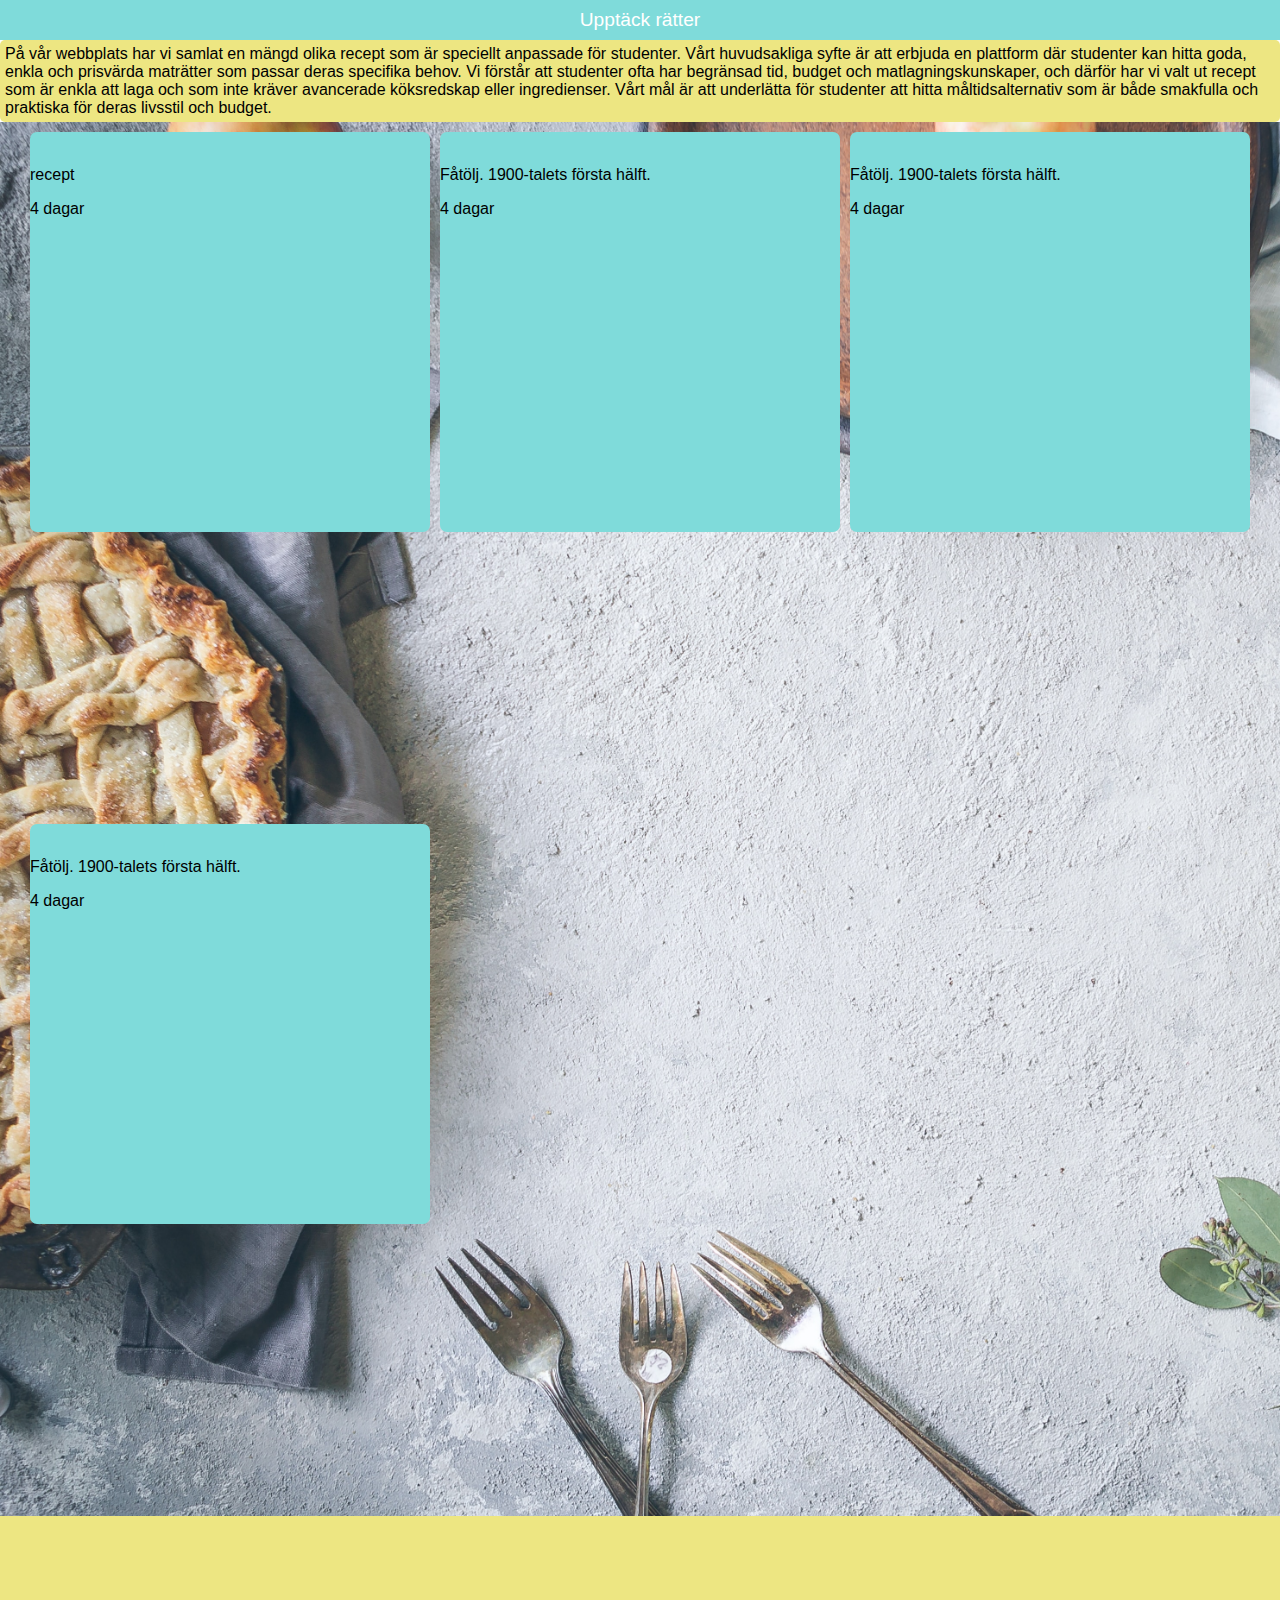
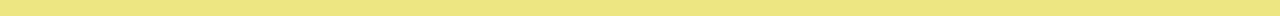
==== index.html @ 4a4594b5 "ny bild och layout" ====
<!DOCTYPE html>
<html lang="en">

<head>
    <meta charset="UTF-8">
    <meta http-equiv="X-UA-Compatible" content="IE=edge">
    <meta name="viewport" content="width=device-width, initial-scale=1.0">
    <title>kokbok för studenter</title>
    <link rel="stylesheet" href="style.css">
</head>

<body>

    <nav class="nav">
        <a href="index.html" class="nav__upptäck">Upptäck rätter</a>
    </nav>


    <div class="omsidan">På vår webbplats har vi samlat en mängd olika recept som är speciellt anpassade för studenter. Vårt huvudsakliga syfte är att erbjuda en plattform där studenter kan hitta goda, enkla och prisvärda maträtter som passar deras specifika behov. Vi förstår att studenter ofta har begränsad tid, budget och matlagningskunskaper, och därför har vi valt ut recept som är enkla att laga och som inte kräver avancerade köksredskap eller ingredienser. Vårt mål är att underlätta för studenter att hitta måltidsalternativ som är både smakfulla och praktiska för deras livsstil och budget.</div>
    <div class="wrapper">

        <a class="wrapper__card">
            <img src="" alt="" class="wrapper__card__img " />
            <p class="wrapper__card__text">recept</p>
            <p class="wrapper__card__tid">4 dagar</p>
        </a>


        <a class="wrapper__card">
            <img src="" alt="" class="wrapper__card__img " />
            <p class="wrapper__card__text">Fåtölj. 1900-talets första hälft.</p>
            <p class="wrapper__card__tid">4 dagar</p>
        </a>


        <a class="wrapper__card">
            <img src="" alt="" class="wrapper__card__img " />
            <p class="wrapper__card__text">Fåtölj. 1900-talets första hälft.</p>
            <p class="wrapper__card__tid">4 dagar</p>
        </a>


        <a class="wrapper__card">
            <img src="" alt="" class="wrapper__card__img " />
            <p class="wrapper__card__text">Fåtölj. 1900-talets första hälft.</p>
            <p class="wrapper__card__tid">4 dagar</p>
        </a>

    </div>


    <footer class="footer">
        <a href="kontakta oss"></a>
    </footer>

</body>

</html>
---- style.css ----
*,
*::before,
*::after {
    box-sizing: border-box;
}


body {
    margin: 0;
    padding: 0;
    display: grid;
    grid-template-columns: 1fr;
    grid-template-rows: 40px repeat(18, 1fr) 100px;
    min-height: 100vh;
    font-family: Arial, Helvetica, sans-serif;
}

.nav {
    top: 0;
    grid-row: 1 / 1;
    background-color: #7FDBDA;
    display: flex;
    align-items: center;
    justify-content: center;
}

.nav__upptäck {
    color: white;
    text-decoration: none;
    font-size: larger;

}
.omsidan {
    border-radius: 5px;
    background-color: #EDE682;
    grid-row: 2 / 3;
    padding: 5px;
}

.wrapper {
    
    background-image: url(./bilder/brooke-lark-wMzx2nBdeng-unsplash.jpg);
    background-repeat: no-repeat;
    background-size: cover;
    grid-row: 3 / 20;
    background-color: #7FDBDA;
    display: grid;
    padding: 10px 30px;


    grid-template-columns: repeat(auto-fit, minmax(300px, 1fr));  
    gap: 10px;
}
.wrapper__card{
border-radius: 7px;
background-color: #7FDBDA;
height: 400px;
}
.wrapper__card__img{

}
.wrapper__card__tid{

}
.wrapper__card__text{

}



.footer {
    bottom: 0;
    grid-row: 20 / 21;
    background-color: #EDE682;
}
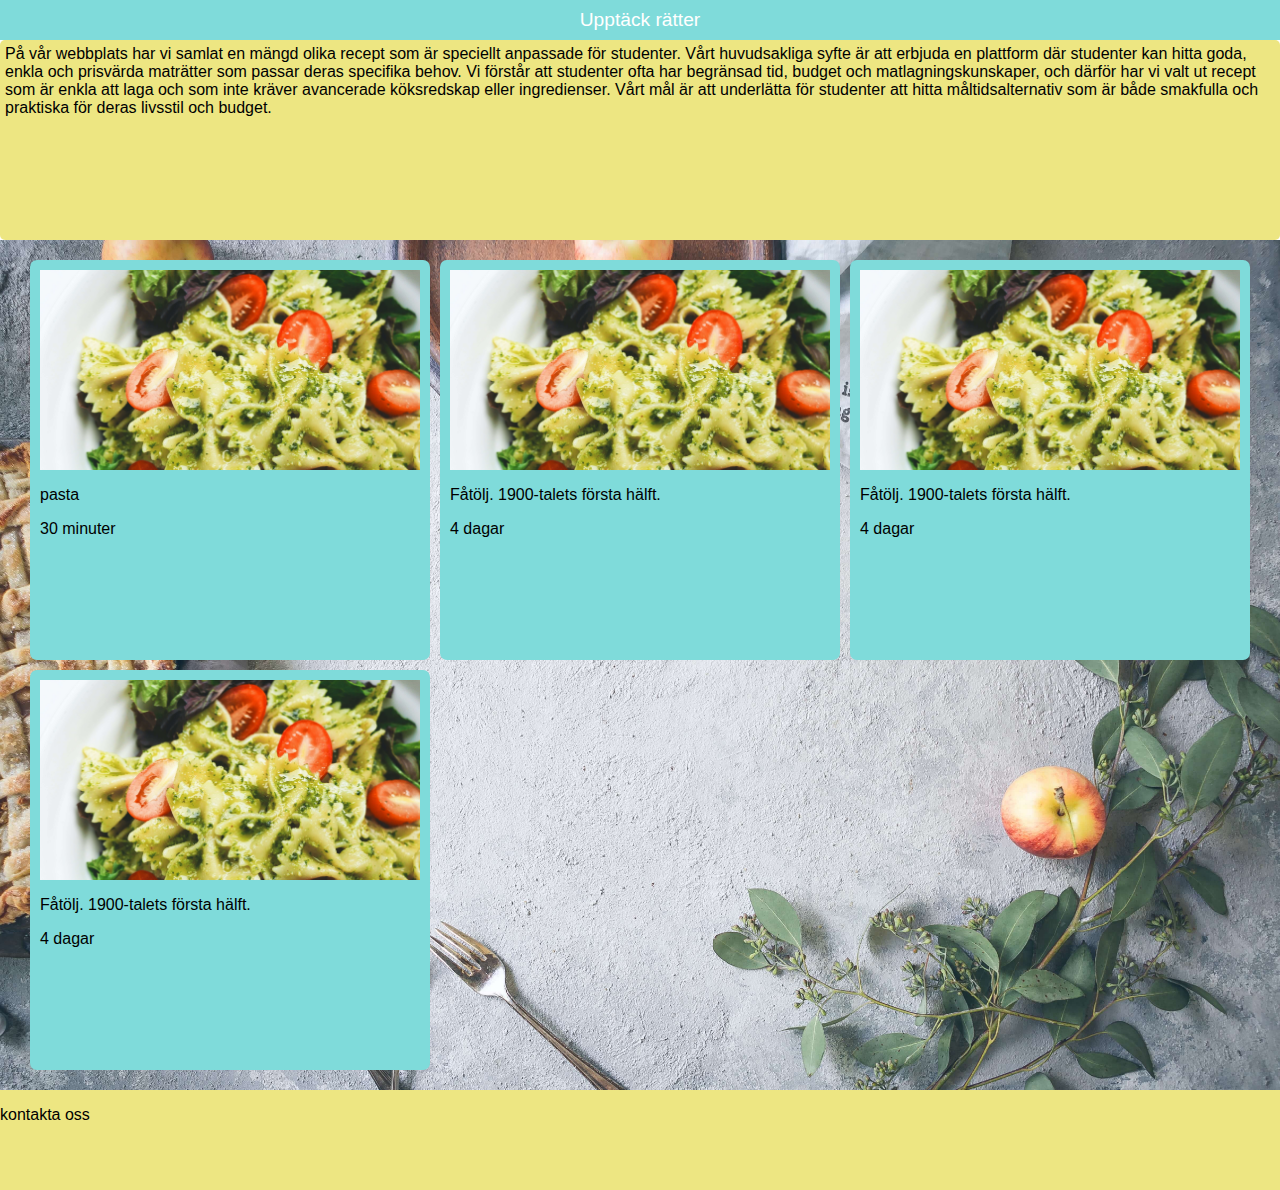
==== commit 31abedf6: "fixes and improvements" ====
--- a/index.html
+++ b/index.html
@@ -20,28 +20,28 @@
     <div class="wrapper">
 
         <a class="wrapper__card">
-            <img src="" alt="" class="wrapper__card__img " />
-            <p class="wrapper__card__text">recept</p>
-            <p class="wrapper__card__tid">4 dagar</p>
+            <div class="recept1 wrapper__card__img "> </div>
+            <p class="wrapper__card__text">pasta</p>
+            <p class="wrapper__card__tid">30 minuter</p>
         </a>
 
 
         <a class="wrapper__card">
-            <img src="" alt="" class="wrapper__card__img " />
+            <div class="recept2 wrapper__card__img " > </div>
             <p class="wrapper__card__text">Fåtölj. 1900-talets första hälft.</p>
             <p class="wrapper__card__tid">4 dagar</p>
         </a>
 
 
         <a class="wrapper__card">
-            <img src="" alt="" class="wrapper__card__img " />
+            <div class=" recept3 wrapper__card__img " ></div>
             <p class="wrapper__card__text">Fåtölj. 1900-talets första hälft.</p>
             <p class="wrapper__card__tid">4 dagar</p>
         </a>
 
 
         <a class="wrapper__card">
-            <img src="" alt="" class="wrapper__card__img " />
+            <div class="recept4 wrapper__card__img "></div>
             <p class="wrapper__card__text">Fåtölj. 1900-talets första hälft.</p>
             <p class="wrapper__card__tid">4 dagar</p>
         </a>
@@ -50,9 +50,10 @@
 
 
     <footer class="footer">
-        <a href="kontakta oss"></a>
+        <p>kontakta oss</p>
     </footer>
 
+    <script src="skript.js"></script>
 </body>
 
 </html>--- a/style.css
+++ b/style.css
@@ -10,7 +10,7 @@
     padding: 0;
     display: grid;
     grid-template-columns: 1fr;
-    grid-template-rows: 40px repeat(18, 1fr) 100px;
+    grid-template-rows: 40px 200px repeat(17, 1fr) 100px;
     min-height: 100vh;
     font-family: Arial, Helvetica, sans-serif;
 }
@@ -35,29 +35,41 @@
     background-color: #EDE682;
     grid-row: 2 / 3;
     padding: 5px;
+
 }
 
 .wrapper {
     
-    background-image: url(./bilder/brooke-lark-wMzx2nBdeng-unsplash.jpg);
+    background-color: #8a8a8a;
+    background-image: url(./bilder/back_img.jpg);
     background-repeat: no-repeat;
     background-size: cover;
     grid-row: 3 / 20;
-    background-color: #7FDBDA;
     display: grid;
-    padding: 10px 30px;
-
-
+    padding: 20px 30px;
+    
+    
     grid-template-columns: repeat(auto-fit, minmax(300px, 1fr));  
     gap: 10px;
+    min-height: 600px;
 }
 .wrapper__card{
 border-radius: 7px;
 background-color: #7FDBDA;
 height: 400px;
+padding: 10px;
 }
+.recept1{
+    background-image: url(/bilder/recept1.jpg);
+}
+
 .wrapper__card__img{
-
+    background-image: url(/bilder/recept1.jpg);
+    background-repeat: no-repeat;
+    background-size: cover;
+    height: 200px;
+    width: 100%;
+    
 }
 .wrapper__card__tid{
 
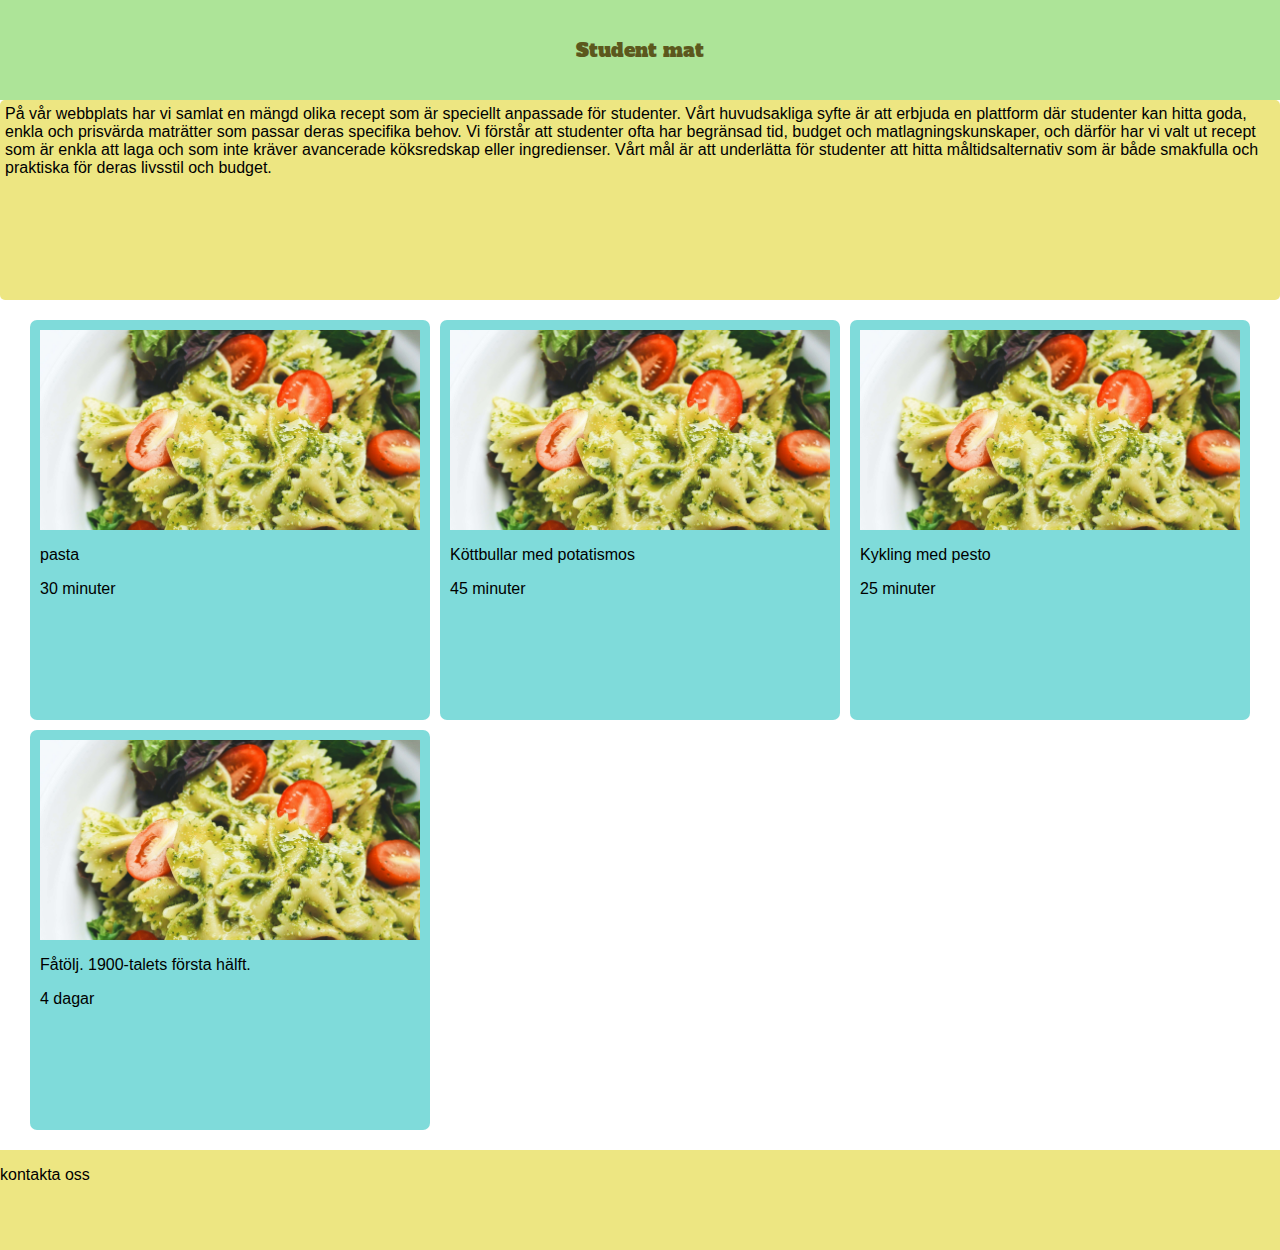
==== commit 55e4cc9b: "fix" ====
--- a/index.html
+++ b/index.html
@@ -12,7 +12,8 @@
 <body>
 
     <nav class="nav">
-        <a href="index.html" class="nav__upptäck">Upptäck rätter</a>
+        <a href="index.html" class="nav__namn">Student mat</a>
+        
     </nav>
 
 
@@ -28,15 +29,15 @@
 
         <a class="wrapper__card">
             <div class="recept2 wrapper__card__img " > </div>
-            <p class="wrapper__card__text">Fåtölj. 1900-talets första hälft.</p>
-            <p class="wrapper__card__tid">4 dagar</p>
+            <p class="wrapper__card__text">Köttbullar med potatismos</p>
+            <p class="wrapper__card__tid">45 minuter</p>
         </a>
 
 
         <a class="wrapper__card">
             <div class=" recept3 wrapper__card__img " ></div>
-            <p class="wrapper__card__text">Fåtölj. 1900-talets första hälft.</p>
-            <p class="wrapper__card__tid">4 dagar</p>
+            <p class="wrapper__card__text">Kykling med pesto</p>
+            <p class="wrapper__card__tid">25 minuter</p>
         </a>
 
 
--- a/style.css
+++ b/style.css
@@ -1,3 +1,7 @@
+@import url('https://fonts.googleapis.com/css2?family=Alfa+Slab+One&display=swap');
+
+
+
 *,
 *::before,
 *::after {
@@ -10,24 +14,35 @@
     padding: 0;
     display: grid;
     grid-template-columns: 1fr;
-    grid-template-rows: 40px 200px repeat(17, 1fr) 100px;
+    grid-template-rows: 100px 200px repeat(17, 1fr) 100px;
     min-height: 100vh;
     font-family: Arial, Helvetica, sans-serif;
+
 }
-
 .nav {
     top: 0;
     grid-row: 1 / 1;
-    background-color: #7FDBDA;
+    background-color: #ADE498;
     display: flex;
     align-items: center;
     justify-content: center;
+    gap: 50px;
+
+
 }
+.nav__namn{
+    font-family: 'Alfa Slab One', cursive;
+    font-size: larger; 
+    text-decoration: none;
+    justify-self: start;
+    color: rgb(92, 88, 29);
+}
+.nav__upptäck {
+    font-family: 'Alfa Slab One', cursive;
+    font-size: larger; 
+    text-decoration: none;
+    color: rgb(92, 88, 29);
 
-.nav__upptäck {
-    color: white;
-    text-decoration: none;
-    font-size: larger;
 
 }
 .omsidan {
@@ -40,8 +55,7 @@
 
 .wrapper {
     
-    background-color: #8a8a8a;
-    background-image: url(./bilder/back_img.jpg);
+    /* background-image: url(./bilder/back_img.jpg); */
     background-repeat: no-repeat;
     background-size: cover;
     grid-row: 3 / 20;
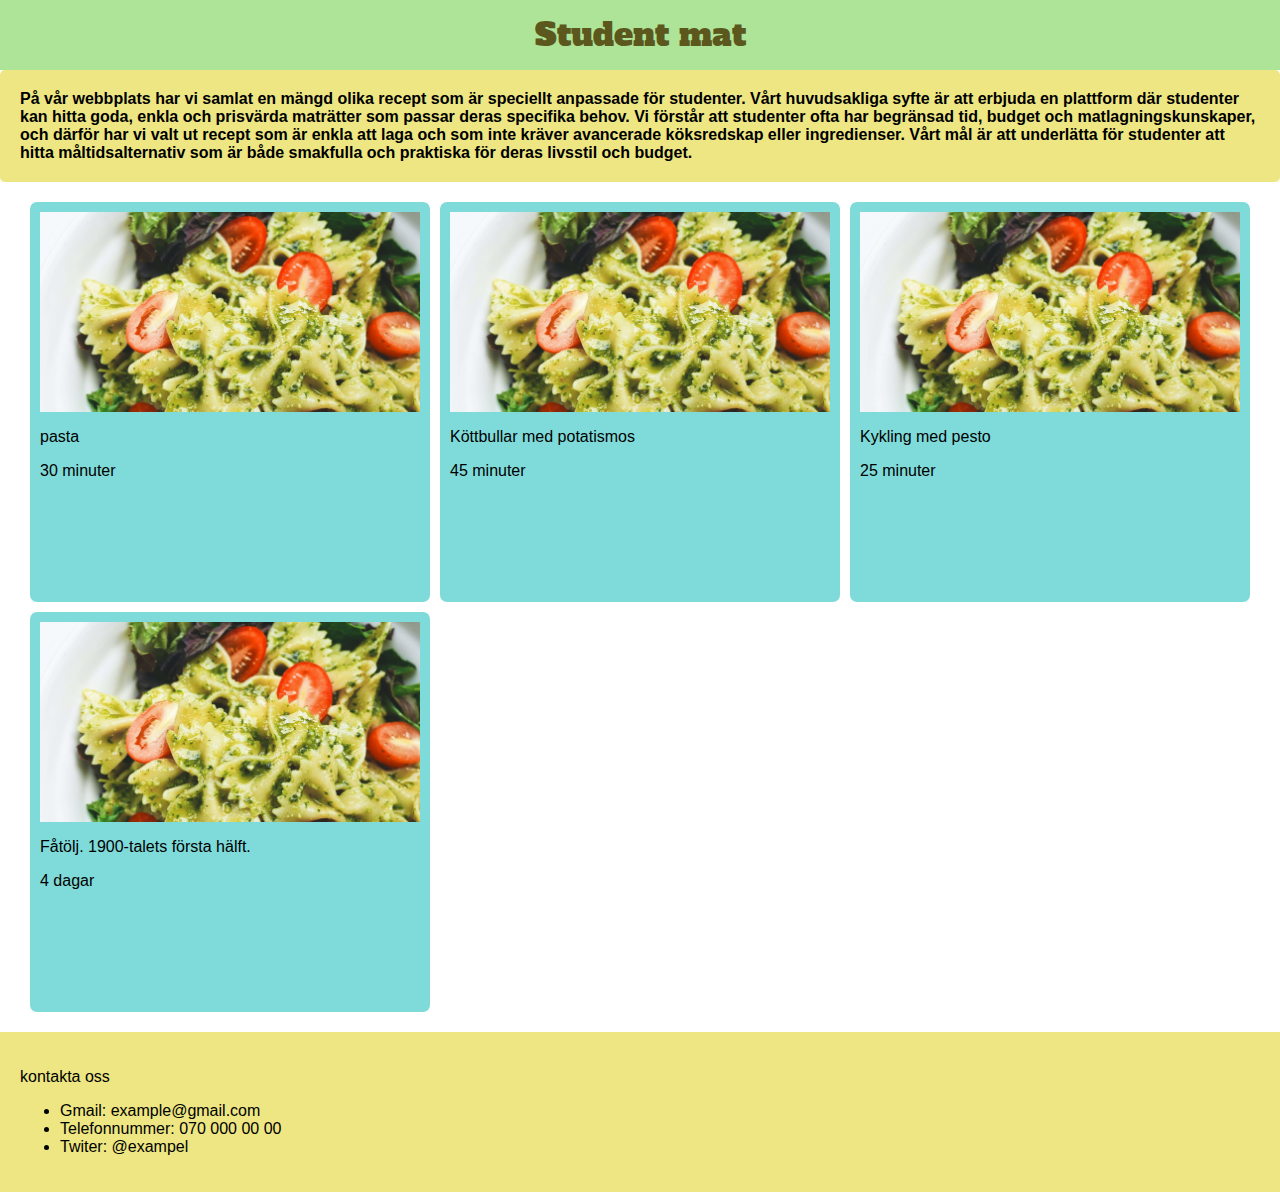
==== commit e29f99a1: "recept sidor" ====
--- a/index.html
+++ b/index.html
@@ -20,28 +20,28 @@
     <div class="omsidan">På vår webbplats har vi samlat en mängd olika recept som är speciellt anpassade för studenter. Vårt huvudsakliga syfte är att erbjuda en plattform där studenter kan hitta goda, enkla och prisvärda maträtter som passar deras specifika behov. Vi förstår att studenter ofta har begränsad tid, budget och matlagningskunskaper, och därför har vi valt ut recept som är enkla att laga och som inte kräver avancerade köksredskap eller ingredienser. Vårt mål är att underlätta för studenter att hitta måltidsalternativ som är både smakfulla och praktiska för deras livsstil och budget.</div>
     <div class="wrapper">
 
-        <a class="wrapper__card">
+        <a href="recept1.html" class="wrapper__card">
             <div class="recept1 wrapper__card__img "> </div>
             <p class="wrapper__card__text">pasta</p>
             <p class="wrapper__card__tid">30 minuter</p>
         </a>
 
 
-        <a class="wrapper__card">
+        <a href="recept2.html" class="wrapper__card">
             <div class="recept2 wrapper__card__img " > </div>
             <p class="wrapper__card__text">Köttbullar med potatismos</p>
             <p class="wrapper__card__tid">45 minuter</p>
         </a>
 
 
-        <a class="wrapper__card">
+        <a href="recept3.html" class="wrapper__card">
             <div class=" recept3 wrapper__card__img " ></div>
             <p class="wrapper__card__text">Kykling med pesto</p>
             <p class="wrapper__card__tid">25 minuter</p>
         </a>
 
 
-        <a class="wrapper__card">
+        <a href="recept4.html" class="wrapper__card">
             <div class="recept4 wrapper__card__img "></div>
             <p class="wrapper__card__text">Fåtölj. 1900-talets första hälft.</p>
             <p class="wrapper__card__tid">4 dagar</p>
@@ -52,6 +52,11 @@
 
     <footer class="footer">
         <p>kontakta oss</p>
+        <ul>
+            <li>Gmail: example@gmail.com</li>
+            <li>Telefonnummer: 070 000 00 00</li>
+            <li>Twiter: @exampel</li>
+        </ul>
     </footer>
 
     <script src="skript.js"></script>
--- a/style.css
+++ b/style.css
@@ -14,11 +14,12 @@
     padding: 0;
     display: grid;
     grid-template-columns: 1fr;
-    grid-template-rows: 100px 200px repeat(17, 1fr) 100px;
+    grid-template-rows: 70px min-content repeat(17, 1fr) min-content;
     min-height: 100vh;
     font-family: Arial, Helvetica, sans-serif;
 
 }
+
 .nav {
     top: 0;
     grid-row: 1 / 1;
@@ -30,67 +31,116 @@
 
 
 }
-.nav__namn{
+
+.home {
+    background-image: url(/bilder/home.png);
+    background-repeat: no-repeat;
+    background-size: cover;
+    height: 40px;
+    width: 40px;
+}
+
+.nav__namn {
     font-family: 'Alfa Slab One', cursive;
-    font-size: larger; 
+    font-size: xx-large;
     text-decoration: none;
     justify-self: start;
     color: rgb(92, 88, 29);
 }
-.nav__upptäck {
-    font-family: 'Alfa Slab One', cursive;
-    font-size: larger; 
-    text-decoration: none;
-    color: rgb(92, 88, 29);
 
-
-}
 .omsidan {
     border-radius: 5px;
     background-color: #EDE682;
     grid-row: 2 / 3;
-    padding: 5px;
+    padding: 20px;
+    font-family: Arial, Helvetica, sans-serif;
+    font-weight: bold;
+}
+
+.recept__bild {
+    border-radius: 5px;
+    background-color: #EDE682;
+    padding: 20px;
+    background-repeat: no-repeat;
+    background-size: cover;
+    height: 400px;
+}
+
+.ingredienser {
+    height: 400px;
+    border-radius: 5px;
+    background-color: #7FDBDA;
+    padding: 20px;
+
+}
+
+.instruktioner {
+    height: 400px;
+    border-radius: 5px;
+    background-color: #7FDBDA;
+    padding: 20px;
 
 }
 
 .wrapper {
-    
-    /* background-image: url(./bilder/back_img.jpg); */
-    background-repeat: no-repeat;
-    background-size: cover;
     grid-row: 3 / 20;
     display: grid;
     padding: 20px 30px;
-    
-    
-    grid-template-columns: repeat(auto-fit, minmax(300px, 1fr));  
+
+
+    grid-template-columns: repeat(auto-fit, minmax(300px, 1fr));
     gap: 10px;
     min-height: 600px;
 }
-.wrapper__card{
-border-radius: 7px;
-background-color: #7FDBDA;
-height: 400px;
-padding: 10px;
+
+.wrapper__recept {
+    grid-template-columns: repeat(auto-fit, minmax(500px, 1fr));
+    padding: 50px 50px;
+    gap: 20px;
+
 }
-.recept1{
+
+.wrapper__card {
+    text-decoration: none;
+    color: black;
+    border-radius: 7px;
+    background-color: #7FDBDA;
+    height: 400px;
+    padding: 10px;
+}
+
+.recept1,
+.recept1__bild {
     background-image: url(/bilder/recept1.jpg);
 }
 
-.wrapper__card__img{
+.recept2,
+.recept2__bild {
+    background-image: url(/bilder/recept2.jpg);
+}
+
+.recept3,
+.recept3__bild {
+    background-image: url(/bilder/recept3.jpg);
+}
+
+.recept4,
+.recept4__bild {
+    background-image: url(/bilder/recept4.jpg);
+}
+
+.wrapper__card__img {
     background-image: url(/bilder/recept1.jpg);
     background-repeat: no-repeat;
     background-size: cover;
     height: 200px;
     width: 100%;
-    
-}
-.wrapper__card__tid{
 
 }
-.wrapper__card__text{
 
-}
+.wrapper__card__tid {}
+
+.wrapper__card__text {}
 
 
 
@@ -98,4 +148,6 @@
     bottom: 0;
     grid-row: 20 / 21;
     background-color: #EDE682;
+    padding: 20PX;
+
 }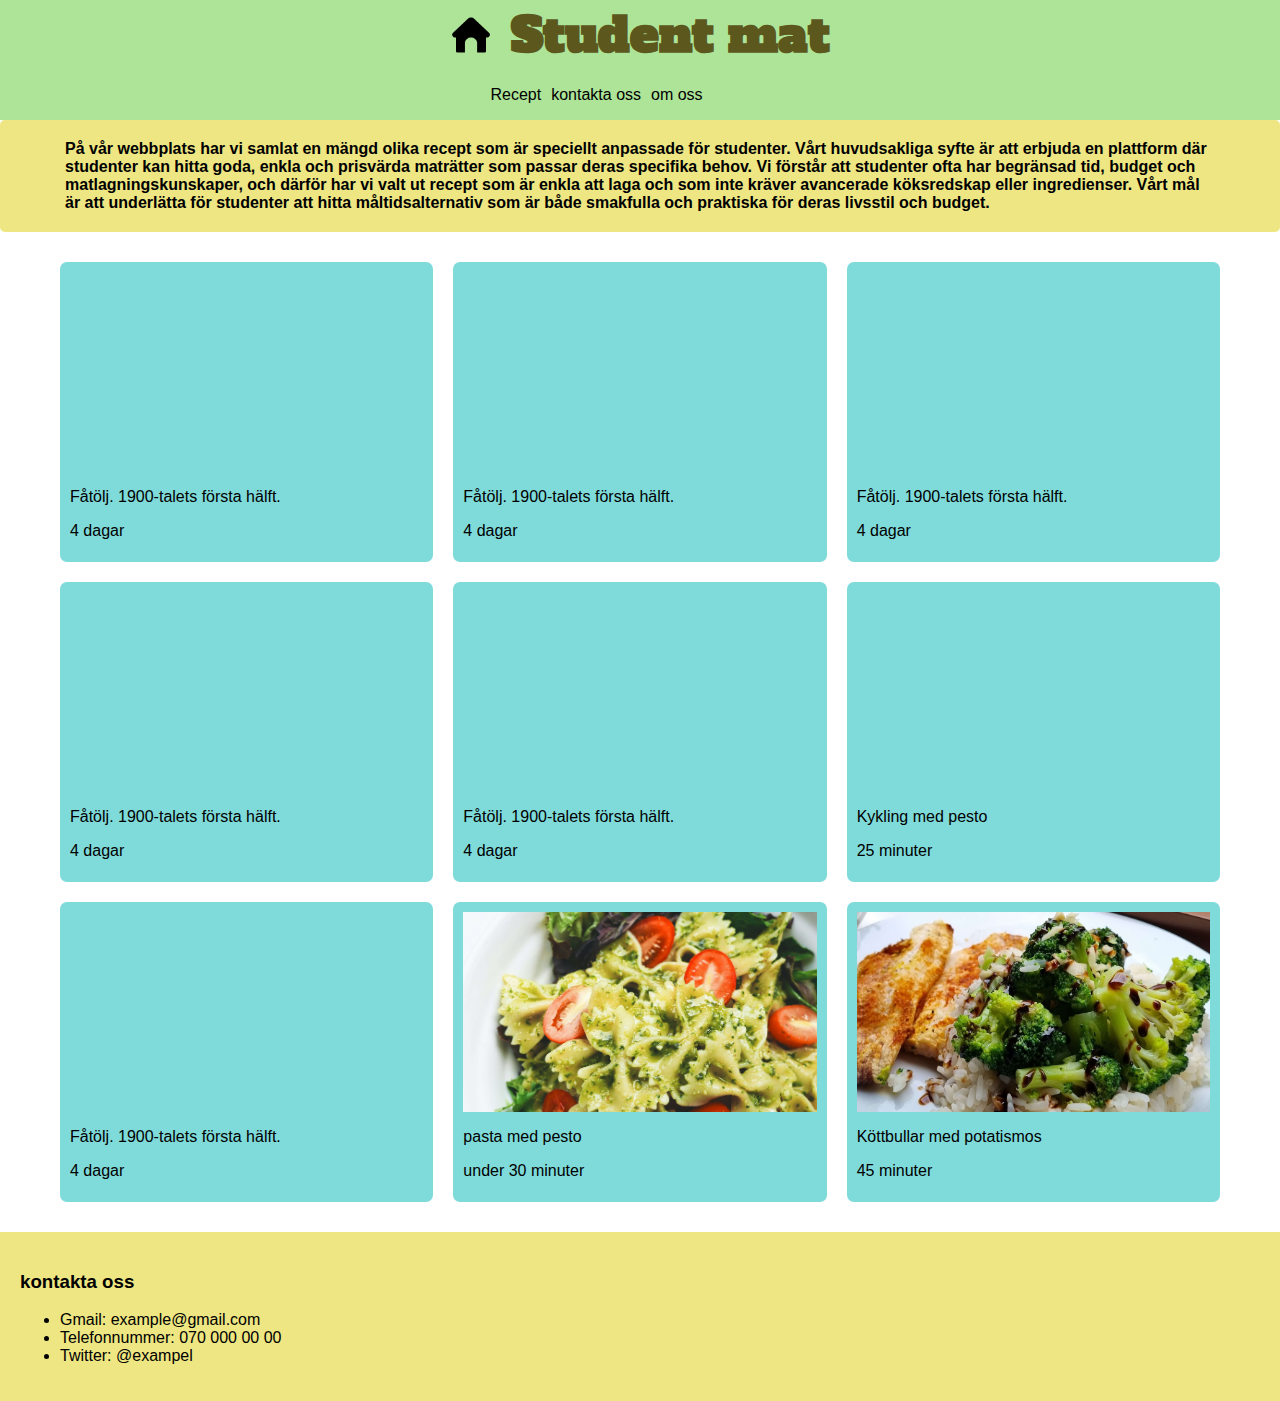
==== commit 27233188: "layout and 3 new java skript functions" ====
--- a/index.html
+++ b/index.html
@@ -12,52 +12,105 @@
 <body>
 
     <nav class="nav">
-        <a href="index.html" class="nav__namn">Student mat</a>
-        
+        <div>
+            <a href="index.html" class="home"></a>
+            <a href="index.html" class="nav__namn">
+                <h1>Student mat</h1>
+            </a>
+        </div>
+        <ul class="nav__list">
+            <li onclick="scrollToElement('recept')">Recept</li>
+            <li onclick="scrollToElement('kontakta')">kontakta oss</li>
+            <li onclick="scrollToElement('omoss')">om oss</li>
+        </ul>
     </nav>
 
+    <button id="TopButton" class="topbutton" onclick="scrollToTop()">^</button>
 
-    <div class="omsidan">På vår webbplats har vi samlat en mängd olika recept som är speciellt anpassade för studenter. Vårt huvudsakliga syfte är att erbjuda en plattform där studenter kan hitta goda, enkla och prisvärda maträtter som passar deras specifika behov. Vi förstår att studenter ofta har begränsad tid, budget och matlagningskunskaper, och därför har vi valt ut recept som är enkla att laga och som inte kräver avancerade köksredskap eller ingredienser. Vårt mål är att underlätta för studenter att hitta måltidsalternativ som är både smakfulla och praktiska för deras livsstil och budget.</div>
-    <div class="wrapper">
 
-        <a href="recept1.html" class="wrapper__card">
+    <div id="recept" class="wrapper">
+
+        <a href="recept1.html" class=" recept wrapper__card">
             <div class="recept1 wrapper__card__img "> </div>
-            <p class="wrapper__card__text">pasta</p>
-            <p class="wrapper__card__tid">30 minuter</p>
+            <p class="wrapper__card__text">pasta med pesto</p>
+            <p class="wrapper__card__tid">under 30 minuter</p>
         </a>
 
 
-        <a href="recept2.html" class="wrapper__card">
-            <div class="recept2 wrapper__card__img " > </div>
+        <a href="recept2.html" class=" recept wrapper__card">
+            <div class="recept2 wrapper__card__img "> </div>
             <p class="wrapper__card__text">Köttbullar med potatismos</p>
             <p class="wrapper__card__tid">45 minuter</p>
         </a>
 
 
-        <a href="recept3.html" class="wrapper__card">
-            <div class=" recept3 wrapper__card__img " ></div>
+        <a href="recept3.html" class="recept wrapper__card">
+            <div class=" recept3 wrapper__card__img "></div>
             <p class="wrapper__card__text">Kykling med pesto</p>
             <p class="wrapper__card__tid">25 minuter</p>
         </a>
 
 
-        <a href="recept4.html" class="wrapper__card">
+        <a href="recept4.html" class="recept wrapper__card">
             <div class="recept4 wrapper__card__img "></div>
             <p class="wrapper__card__text">Fåtölj. 1900-talets första hälft.</p>
             <p class="wrapper__card__tid">4 dagar</p>
         </a>
 
+
+
+        <a href="recept4.html" class="recept wrapper__card">
+            <div class="recept4 wrapper__card__img "></div>
+            <p class="wrapper__card__text">Fåtölj. 1900-talets första hälft.</p>
+            <p class="wrapper__card__tid">4 dagar</p>
+        </a>
+        <a href="recept4.html" class="recept wrapper__card">
+            <div class="recept4 wrapper__card__img "></div>
+            <p class="wrapper__card__text">Fåtölj. 1900-talets första hälft.</p>
+            <p class="wrapper__card__tid">4 dagar</p>
+        </a>
+        <a href="recept4.html" class="recept wrapper__card">
+            <div class="recept4 wrapper__card__img "></div>
+            <p class="wrapper__card__text">Fåtölj. 1900-talets första hälft.</p>
+            <p class="wrapper__card__tid">4 dagar</p>
+        </a>
+        <a href="recept4.html" class="recept wrapper__card">
+            <div class="recept4 wrapper__card__img "></div>
+            <p class="wrapper__card__text">Fåtölj. 1900-talets första hälft.</p>
+            <p class="wrapper__card__tid">4 dagar</p>
+        </a>
+        <a href="recept4.html" class="recept wrapper__card">
+            <div class="recept4 wrapper__card__img "></div>
+            <p class="wrapper__card__text">Fåtölj. 1900-talets första hälft.</p>
+            <p class="wrapper__card__tid">4 dagar</p>
+        </a>
     </div>
 
 
+
+
+
+
+
+
+
+
+    <div id="omoss" class="omsidan">På vår webbplats har vi samlat en mängd olika recept som är speciellt anpassade för
+        studenter. Vårt huvudsakliga syfte är att erbjuda en plattform där studenter kan hitta goda, enkla och prisvärda
+        maträtter som passar deras specifika behov. Vi förstår att studenter ofta har begränsad tid, budget och
+        matlagningskunskaper, och därför har vi valt ut recept som är enkla att laga och som inte kräver avancerade
+        köksredskap eller ingredienser. Vårt mål är att underlätta för studenter att hitta måltidsalternativ som är både
+        smakfulla och praktiska för deras livsstil och budget.</div>
+
     <footer class="footer">
-        <p>kontakta oss</p>
+        <h3 id="kontakta">kontakta oss</h3>
         <ul>
             <li>Gmail: example@gmail.com</li>
             <li>Telefonnummer: 070 000 00 00</li>
-            <li>Twiter: @exampel</li>
+            <li>Twitter: @exampel</li>
         </ul>
     </footer>
+
 
     <script src="skript.js"></script>
 </body>
--- a/style.css
+++ b/style.css
@@ -1,5 +1,4 @@
 @import url('https://fonts.googleapis.com/css2?family=Alfa+Slab+One&display=swap');
-
 
 
 *,
@@ -14,26 +13,41 @@
     padding: 0;
     display: grid;
     grid-template-columns: 1fr;
-    grid-template-rows: 70px min-content repeat(17, 1fr) min-content;
+    grid-template-rows: min-content min-content repeat(17, 1fr) min-content;
     min-height: 100vh;
     font-family: Arial, Helvetica, sans-serif;
 
+}
+
+.topbutton {
+    position: fixed;
+    bottom: 20px;
+    right: 20px;
+    display: none;
 }
 
 .nav {
     top: 0;
     grid-row: 1 / 1;
     background-color: #ADE498;
+    display: grid; 
+    justify-content: center;
+}
+.nav div{
     display: flex;
     align-items: center;
     justify-content: center;
-    gap: 50px;
-
-
+    gap: 20px;
+    height: 70px;
+}
+.nav__list {
+    list-style: none;
+    display: flex;
+    gap: 10px;
 }
 
 .home {
-    background-image: url(/bilder/home.png);
+    background-image: url(./bilder/home.png);
     background-repeat: no-repeat;
     background-size: cover;
     height: 40px;
@@ -42,17 +56,18 @@
 
 .nav__namn {
     font-family: 'Alfa Slab One', cursive;
-    font-size: xx-large;
     text-decoration: none;
     justify-self: start;
     color: rgb(92, 88, 29);
+    font-weight: normal;
+    font-size: x-large;
 }
 
 .omsidan {
     border-radius: 5px;
     background-color: #EDE682;
     grid-row: 2 / 3;
-    padding: 20px;
+    padding: 20px 65px;
     font-family: Arial, Helvetica, sans-serif;
     font-weight: bold;
 }
@@ -85,11 +100,11 @@
 .wrapper {
     grid-row: 3 / 20;
     display: grid;
-    padding: 20px 30px;
+    padding: 30px 60px;
 
 
-    grid-template-columns: repeat(auto-fit, minmax(300px, 1fr));
-    gap: 10px;
+    grid-template-columns: repeat(auto-fit, minmax(350px, 1fr));
+    gap: 20px;
     min-height: 600px;
 }
 
@@ -105,32 +120,31 @@
     color: black;
     border-radius: 7px;
     background-color: #7FDBDA;
-    height: 400px;
+    height: 300px;
     padding: 10px;
 }
 
 .recept1,
 .recept1__bild {
-    background-image: url(/bilder/recept1.jpg);
+    background-image: url(./bilder/recept1.jpg);
 }
 
 .recept2,
 .recept2__bild {
-    background-image: url(/bilder/recept2.jpg);
+    background-image: url(./bilder/recept2.jpg);
 }
 
 .recept3,
 .recept3__bild {
-    background-image: url(/bilder/recept3.jpg);
+    background-image: url(./bilder/recept3.jpg);
 }
 
 .recept4,
 .recept4__bild {
-    background-image: url(/bilder/recept4.jpg);
+    background-image: url(./bilder/recept4.jpg);
 }
 
 .wrapper__card__img {
-    background-image: url(/bilder/recept1.jpg);
     background-repeat: no-repeat;
     background-size: cover;
     height: 200px;
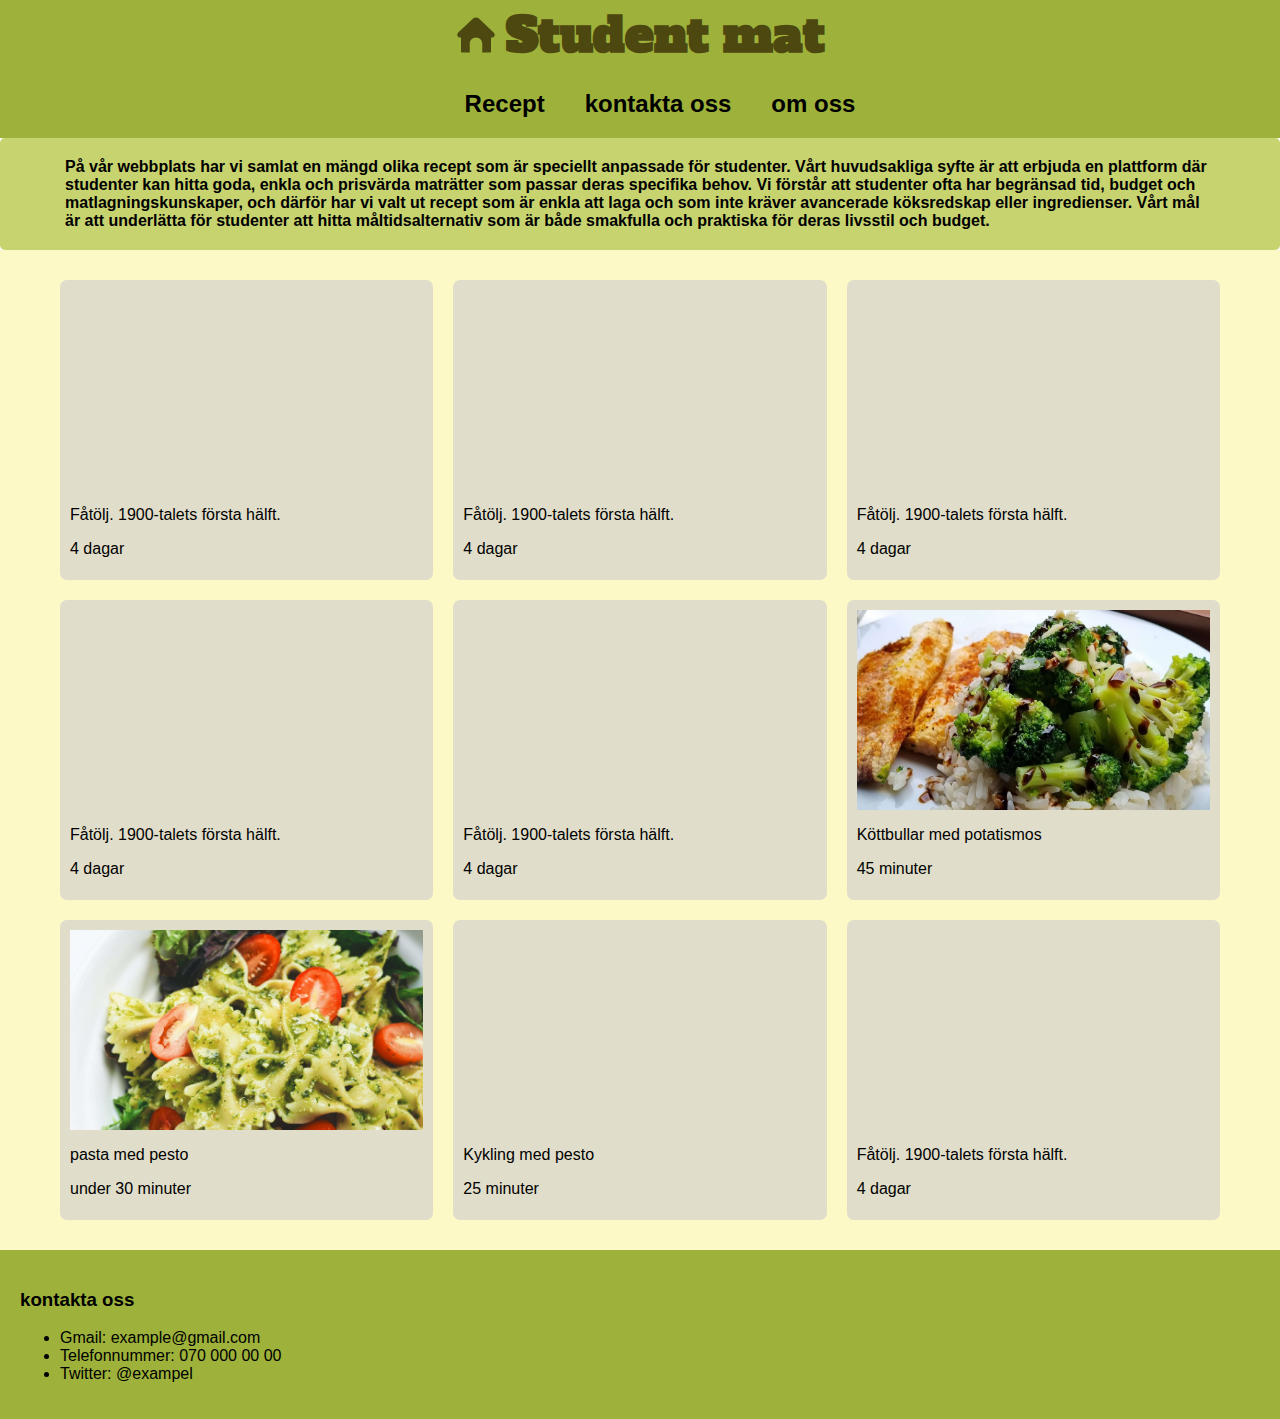
==== commit c3400b80: "huge improvements" ====
--- a/index.html
+++ b/index.html
@@ -1,5 +1,5 @@
 <!DOCTYPE html>
-<html lang="en">
+<html lang="sv">
 
 <head>
     <meta charset="UTF-8">
@@ -19,9 +19,9 @@
             </a>
         </div>
         <ul class="nav__list">
-            <li onclick="scrollToElement('recept')">Recept</li>
-            <li onclick="scrollToElement('kontakta')">kontakta oss</li>
-            <li onclick="scrollToElement('omoss')">om oss</li>
+            <li onclick="scrollToElement('recept')"><h2>Recept</h2></li>
+            <li onclick="scrollToElement('kontakta')"><h2>kontakta oss</h2></li>
+            <li onclick="scrollToElement('omoss')"><h2>om oss</h2></li>
         </ul>
     </nav>
 
--- a/style.css
+++ b/style.css
@@ -21,33 +21,44 @@
 
 .topbutton {
     position: fixed;
-    bottom: 20px;
+    bottom: 50px;
     right: 20px;
     display: none;
+    height: 40px;
+    width: 40px;
+    font-size: xxx-large;
+    margin: 0;
 }
 
 .nav {
     top: 0;
     grid-row: 1 / 1;
-    background-color: #ADE498;
-    display: grid; 
+    background-color: #9EB23B;
+    display: grid;
     justify-content: center;
 }
-.nav div{
+
+.nav div {
     display: flex;
     align-items: center;
     justify-content: center;
-    gap: 20px;
+    gap: 10px;
     height: 70px;
 }
+
 .nav__list {
     list-style: none;
     display: flex;
-    gap: 10px;
+    gap: 40px;
+    margin: 0;
+}
+.nav__list a{
+    text-decoration: none;
+    color: #000;
 }
 
 .home {
-    background-image: url(./bilder/home.png);
+    background-image: url(./bilder/home.svg);
     background-repeat: no-repeat;
     background-size: cover;
     height: 40px;
@@ -58,14 +69,17 @@
     font-family: 'Alfa Slab One', cursive;
     text-decoration: none;
     justify-self: start;
-    color: rgb(92, 88, 29);
+    color: rgb(77, 72, 16);
     font-weight: normal;
     font-size: x-large;
 }
+.nav__namn h1{
+    margin: 0;
+}
 
 .omsidan {
     border-radius: 5px;
-    background-color: #EDE682;
+    background-color: #C7D36F;
     grid-row: 2 / 3;
     padding: 20px 65px;
     font-family: Arial, Helvetica, sans-serif;
@@ -82,25 +96,55 @@
 }
 
 .ingredienser {
-    height: 400px;
-    border-radius: 5px;
-    background-color: #7FDBDA;
+    height: fit-content;
+    border-radius: 5px;
+    background-color: #9EB23B;
     padding: 20px;
-
+}
+
+.ingredienser h2 , .instruktioner h2{
+    margin: 0 0 10px 0;
+}
+
+
+.ingredienser ul li {
+    border: 2px solid #000;
+    margin: 5px;
+    padding: 5px;
+}
+.ingredienser ul {
+    margin: 0;
+    padding: 0;
+    list-style: none;
+}
+input:checked ~ span{
+text-decoration: line-through;
+}
+.instruktioner ol {
+    list-style: none;
+    margin: 0;
+    padding: 0;
 }
 
 .instruktioner {
-    height: 400px;
-    border-radius: 5px;
-    background-color: #7FDBDA;
+    height: fit-content;
+    border-radius: 5px;
+    background-color: #9EB23B;
     padding: 20px;
-
-}
+}
+
+.instruktioner ol li {
+    border: 2px solid #000;
+    margin: 5px;
+    padding: 5px;
+}
+
 
 .wrapper {
     grid-row: 3 / 20;
     display: grid;
     padding: 30px 60px;
+    background-color: #FCF9C6;
 
 
     grid-template-columns: repeat(auto-fit, minmax(350px, 1fr));
@@ -119,7 +163,7 @@
     text-decoration: none;
     color: black;
     border-radius: 7px;
-    background-color: #7FDBDA;
+    background-color: #E0DECA;
     height: 300px;
     padding: 10px;
 }
@@ -161,7 +205,29 @@
 .footer {
     bottom: 0;
     grid-row: 20 / 21;
-    background-color: #EDE682;
+    background-color: #9EB23B;
     padding: 20PX;
 
+}
+
+
+
+.home span {
+    position: absolute;
+    left: -99999px;
+    color: black;
+    font-weight: bold;
+    font-size: 40px;
+}
+
+@media screen and (max-width: 800px) {
+
+    .nav {
+        background-color: tomato;
+    }
+
+    .recept__bild {
+        order: -1;
+    }
+
 }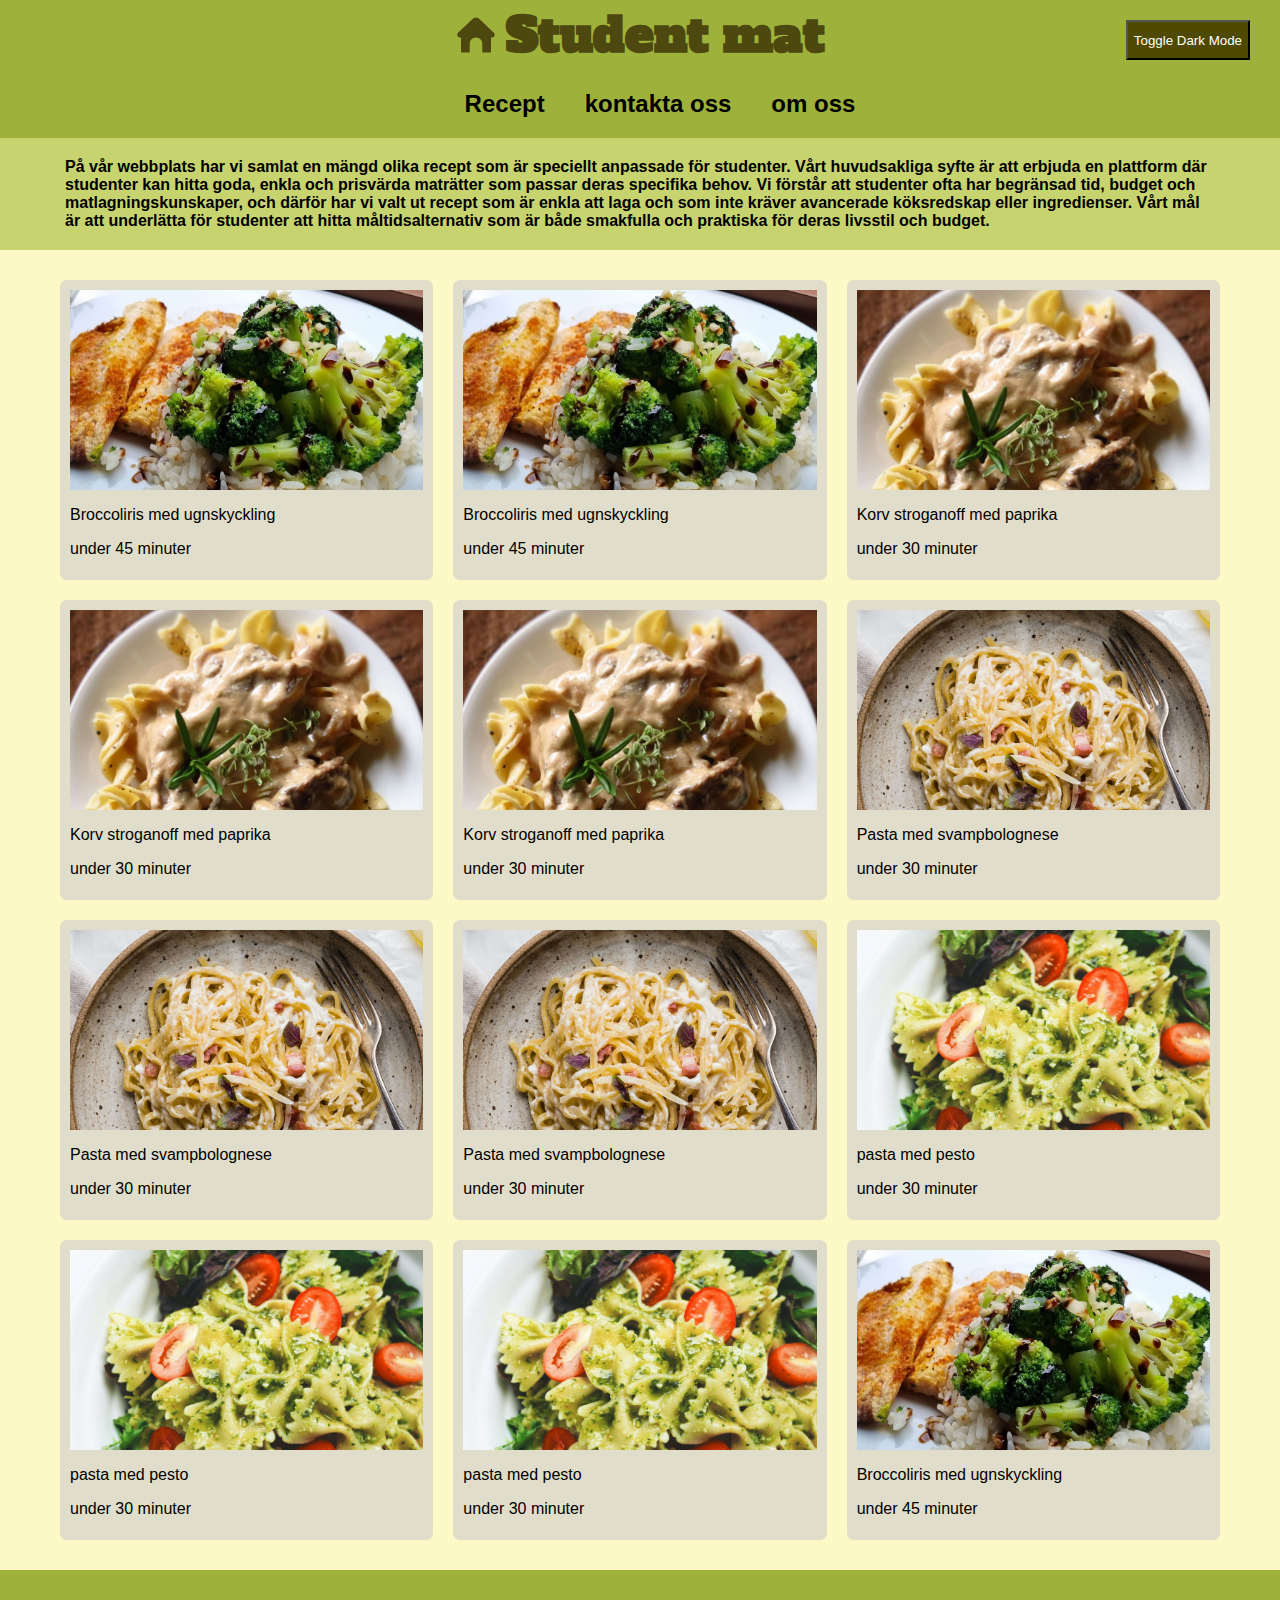
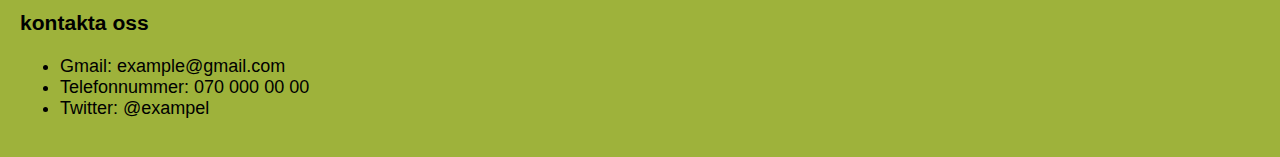
==== commit 5164b6ce: "darkmode fix" ====
--- a/index.html
+++ b/index.html
@@ -11,98 +11,128 @@
 
 <body>
 
-    <nav class="nav">
+    <nav class="DM nav">
         <div>
-            <a href="index.html" class="home"></a>
-            <a href="index.html" class="nav__namn">
+            <a href="index.html" class="DM home"></a>
+            <a href="index.html" class="DM nav__namn">
                 <h1>Student mat</h1>
             </a>
         </div>
+        <button id="dark-mode-toggle" class="DM darkmode">Toggle Dark Mode</button>
         <ul class="nav__list">
-            <li onclick="scrollToElement('recept')"><h2>Recept</h2></li>
-            <li onclick="scrollToElement('kontakta')"><h2>kontakta oss</h2></li>
-            <li onclick="scrollToElement('omoss')"><h2>om oss</h2></li>
+            <li onclick="scrollToElement('recept')">
+                <h2>Recept</h2>
+            </li>
+            <li onclick="scrollToElement('kontakta')">
+                <h2>kontakta oss</h2>
+            </li>
+            <li onclick="scrollToElement('omoss')">
+                <h2>om oss</h2>
+            </li>
         </ul>
     </nav>
 
-    <button id="TopButton" class="topbutton" onclick="scrollToTop()">^</button>
+    <button id="TopButton" class="DM topbutton" onclick="scrollToTop()">^</button>
 
 
-    <div id="recept" class="wrapper">
+    <div id="recept" class="DM wrapper">
 
-        <a href="recept1.html" class=" recept wrapper__card">
-            <div class="recept1 wrapper__card__img "> </div>
-            <p class="wrapper__card__text">pasta med pesto</p>
-            <p class="wrapper__card__tid">under 30 minuter</p>
+        <a href="recept1.html" class="DM recept wrapper__card">
+            <div class="DM recept1 wrapper__card__img "> </div>
+            <p class="DM wrapper__card__text">pasta med pesto</p>
+            <p class="DM wrapper__card__tid">under 30 minuter</p>
         </a>
 
-
-        <a href="recept2.html" class=" recept wrapper__card">
-            <div class="recept2 wrapper__card__img "> </div>
-            <p class="wrapper__card__text">Köttbullar med potatismos</p>
-            <p class="wrapper__card__tid">45 minuter</p>
+        <a href="recept1.html" class="DM recept wrapper__card">
+            <div class="DM recept1 wrapper__card__img "> </div>
+            <p class="DM wrapper__card__text">pasta med pesto</p>
+            <p class="DM wrapper__card__tid">under 30 minuter</p>
         </a>
 
-
-        <a href="recept3.html" class="recept wrapper__card">
-            <div class=" recept3 wrapper__card__img "></div>
-            <p class="wrapper__card__text">Kykling med pesto</p>
-            <p class="wrapper__card__tid">25 minuter</p>
-        </a>
-
-
-        <a href="recept4.html" class="recept wrapper__card">
-            <div class="recept4 wrapper__card__img "></div>
-            <p class="wrapper__card__text">Fåtölj. 1900-talets första hälft.</p>
-            <p class="wrapper__card__tid">4 dagar</p>
+        <a href="recept1.html" class="DM recept wrapper__card">
+            <div class="DM recept1 wrapper__card__img "> </div>
+            <p class="DM wrapper__card__text">pasta med pesto</p>
+            <p class="DM wrapper__card__tid">under 30 minuter</p>
         </a>
 
 
 
-        <a href="recept4.html" class="recept wrapper__card">
-            <div class="recept4 wrapper__card__img "></div>
-            <p class="wrapper__card__text">Fåtölj. 1900-talets första hälft.</p>
-            <p class="wrapper__card__tid">4 dagar</p>
+
+        <a href="recept2.html" class="DM recept wrapper__card">
+            <div class="DM recept2 wrapper__card__img "> </div>
+            <p class="DM wrapper__card__text">Broccoliris med ugnskyckling</p>
+            <p class="DM wrapper__card__tid">under 45 minuter</p>
         </a>
-        <a href="recept4.html" class="recept wrapper__card">
-            <div class="recept4 wrapper__card__img "></div>
-            <p class="wrapper__card__text">Fåtölj. 1900-talets första hälft.</p>
-            <p class="wrapper__card__tid">4 dagar</p>
+
+        <a href="recept2.html" class="DM recept wrapper__card">
+            <div class="DM recept2 wrapper__card__img "> </div>
+            <p class="DM wrapper__card__text">Broccoliris med ugnskyckling</p>
+            <p class="DM wrapper__card__tid">under 45 minuter</p>
         </a>
-        <a href="recept4.html" class="recept wrapper__card">
-            <div class="recept4 wrapper__card__img "></div>
-            <p class="wrapper__card__text">Fåtölj. 1900-talets första hälft.</p>
-            <p class="wrapper__card__tid">4 dagar</p>
+
+        <a href="recept2.html" class="DM recept wrapper__card">
+            <div class="DM recept2 wrapper__card__img "> </div>
+            <p class="DM wrapper__card__text">Broccoliris med ugnskyckling</p>
+            <p class="DM wrapper__card__tid">under 45 minuter</p>
         </a>
-        <a href="recept4.html" class="recept wrapper__card">
-            <div class="recept4 wrapper__card__img "></div>
-            <p class="wrapper__card__text">Fåtölj. 1900-talets första hälft.</p>
-            <p class="wrapper__card__tid">4 dagar</p>
-        </a>
-        <a href="recept4.html" class="recept wrapper__card">
-            <div class="recept4 wrapper__card__img "></div>
-            <p class="wrapper__card__text">Fåtölj. 1900-talets första hälft.</p>
-            <p class="wrapper__card__tid">4 dagar</p>
-        </a>
-    </div>
 
 
 
 
 
+        <a href="recept3.html" class="DM recept wrapper__card">
+            <div class="DM recept3 wrapper__card__img "></div>
+            <p class="DM wrapper__card__text">Korv stroganoff med paprika</p>
+            <p class="DM wrapper__card__tid">under 30 minuter</p>
+        </a>
+
+        <a href="recept3.html" class="DM recept wrapper__card">
+            <div class="DM recept3 wrapper__card__img "></div>
+            <p class="DM wrapper__card__text">Korv stroganoff med paprika</p>
+            <p class="DM wrapper__card__tid">under 30 minuter</p>
+        </a>
+
+        <a href="recept3.html" class="DM recept wrapper__card">
+            <div class="DM recept3 wrapper__card__img "></div>
+            <p class="DM wrapper__card__text">Korv stroganoff med paprika</p>
+            <p class="DM wrapper__card__tid">under 30 minuter</p>
+        </a>
 
 
 
 
 
-    <div id="omoss" class="omsidan">På vår webbplats har vi samlat en mängd olika recept som är speciellt anpassade för
+        <a href="recept4.html" class="DM recept wrapper__card">
+            <div class="DM recept4 wrapper__card__img "></div>
+            <p class="DM wrapper__card__text">Pasta med svampbolognese</p>
+            <p class="DM wrapper__card__tid">under 30 minuter</p>
+        </a>
+
+        <a href="recept4.html" class="DM recept wrapper__card">
+            <div class="DM recept4 wrapper__card__img "></div>
+            <p class="DM wrapper__card__text">Pasta med svampbolognese</p>
+            <p class="DM wrapper__card__tid">under 30 minuter</p>
+        </a>
+
+        <a href="recept4.html" class="DM recept wrapper__card">
+            <div class="DM recept4 wrapper__card__img "></div>
+            <p class="DM wrapper__card__text">Pasta med svampbolognese</p>
+            <p class="DM wrapper__card__tid">under 30 minuter</p>
+        </a>
+
+    </div>
+
+
+
+    <div id="omoss" class="DM omsidan">På vår webbplats har vi samlat en mängd olika recept som är speciellt anpassade
+        för
         studenter. Vårt huvudsakliga syfte är att erbjuda en plattform där studenter kan hitta goda, enkla och prisvärda
         maträtter som passar deras specifika behov. Vi förstår att studenter ofta har begränsad tid, budget och
         matlagningskunskaper, och därför har vi valt ut recept som är enkla att laga och som inte kräver avancerade
         köksredskap eller ingredienser. Vårt mål är att underlätta för studenter att hitta måltidsalternativ som är både
         smakfulla och praktiska för deras livsstil och budget.</div>
 
-    <footer class="footer">
+    <footer class="DM footer">
         <h3 id="kontakta">kontakta oss</h3>
         <ul>
             <li>Gmail: example@gmail.com</li>
--- a/style.css
+++ b/style.css
@@ -29,6 +29,9 @@
     font-size: xxx-large;
     margin: 0;
 }
+.topbutton:hover{
+    cursor: pointer;
+}
 
 .nav {
     top: 0;
@@ -37,6 +40,7 @@
     display: grid;
     justify-content: center;
 }
+
 
 .nav div {
     display: flex;
@@ -52,7 +56,11 @@
     gap: 40px;
     margin: 0;
 }
-.nav__list a{
+.nav__list li h2:hover{
+    cursor: pointer;
+}
+
+.nav__list a {
     text-decoration: none;
     color: #000;
 }
@@ -73,18 +81,19 @@
     font-weight: normal;
     font-size: x-large;
 }
-.nav__namn h1{
+
+.nav__namn h1 {
     margin: 0;
 }
 
 .omsidan {
-    border-radius: 5px;
     background-color: #C7D36F;
     grid-row: 2 / 3;
     padding: 20px 65px;
     font-family: Arial, Helvetica, sans-serif;
     font-weight: bold;
 }
+
 
 .recept__bild {
     border-radius: 5px;
@@ -102,24 +111,30 @@
     padding: 20px;
 }
 
-.ingredienser h2 , .instruktioner h2{
+
+.ingredienser h2,
+.instruktioner h2 {
     margin: 0 0 10px 0;
 }
 
 
-.ingredienser ul li {
+.ingredienser ul li,.instruktioner ol li {
     border: 2px solid #000;
     margin: 5px;
     padding: 5px;
-}
+    font-size: x-large;
+}
+
 .ingredienser ul {
     margin: 0;
     padding: 0;
     list-style: none;
 }
-input:checked ~ span{
-text-decoration: line-through;
-}
+
+input:checked~span {
+    text-decoration: line-through;
+}
+
 .instruktioner ol {
     list-style: none;
     margin: 0;
@@ -132,13 +147,9 @@
     background-color: #9EB23B;
     padding: 20px;
 }
-
-.instruktioner ol li {
-    border: 2px solid #000;
-    margin: 5px;
-    padding: 5px;
-}
-
+.instruktioner ol li label:hover{
+    cursor: pointer;
+}
 
 .wrapper {
     grid-row: 3 / 20;
@@ -153,10 +164,9 @@
 }
 
 .wrapper__recept {
-    grid-template-columns: repeat(auto-fit, minmax(500px, 1fr));
+    grid-template-columns: repeat(auto-fit, minmax(600px, 1fr));
     padding: 50px 50px;
     gap: 20px;
-
 }
 
 .wrapper__card {
@@ -193,24 +203,19 @@
     background-size: cover;
     height: 200px;
     width: 100%;
-
 }
 
 .wrapper__card__tid {}
 
 .wrapper__card__text {}
-
-
 
 .footer {
     bottom: 0;
     grid-row: 20 / 21;
     background-color: #9EB23B;
     padding: 20PX;
-
-}
-
-
+    font-size: large;
+}
 
 .home span {
     position: absolute;
@@ -220,14 +225,70 @@
     font-size: 40px;
 }
 
-@media screen and (max-width: 800px) {
-
-    .nav {
-        background-color: tomato;
-    }
+
+
+.darkmode {
+    position: absolute;
+    right: 30px;
+    top: 20px;
+    height: 40px;
+    width: fit-content;
+    margin: 0;
+    background-color: #4e4a04;
+    color: #fff;
+}
+.darkmode:hover{
+    cursor: pointer;
+}
+
+
+*.dark-mode {
+    color: #fff;
+}
+
+.omsidan.dark-mode {
+    background-color: #6e7624;
+}
+
+.wrapper.dark-mode {
+    background-color: #4e4a04;
+}
+
+.home.dark-mode {
+    background-image: url(./bilder/home\ copy.svg);
+}
+
+.recept.dark-mode {
+    background-color: #302e1c;
+}
+
+
+
+
+
+@media screen and (max-width: 1120px) {
 
     .recept__bild {
         order: -1;
     }
 
+}
+
+
+
+@keyframes slide-up {
+    0% {
+        transform: translateY(100%);
+        opacity: 0;
+    }
+
+    100% {
+        transform: translateY(0);
+        opacity: 1;
+    }
+}
+
+
+.wrapper * {
+    animation: slide-up 0.5s ease-out;
 }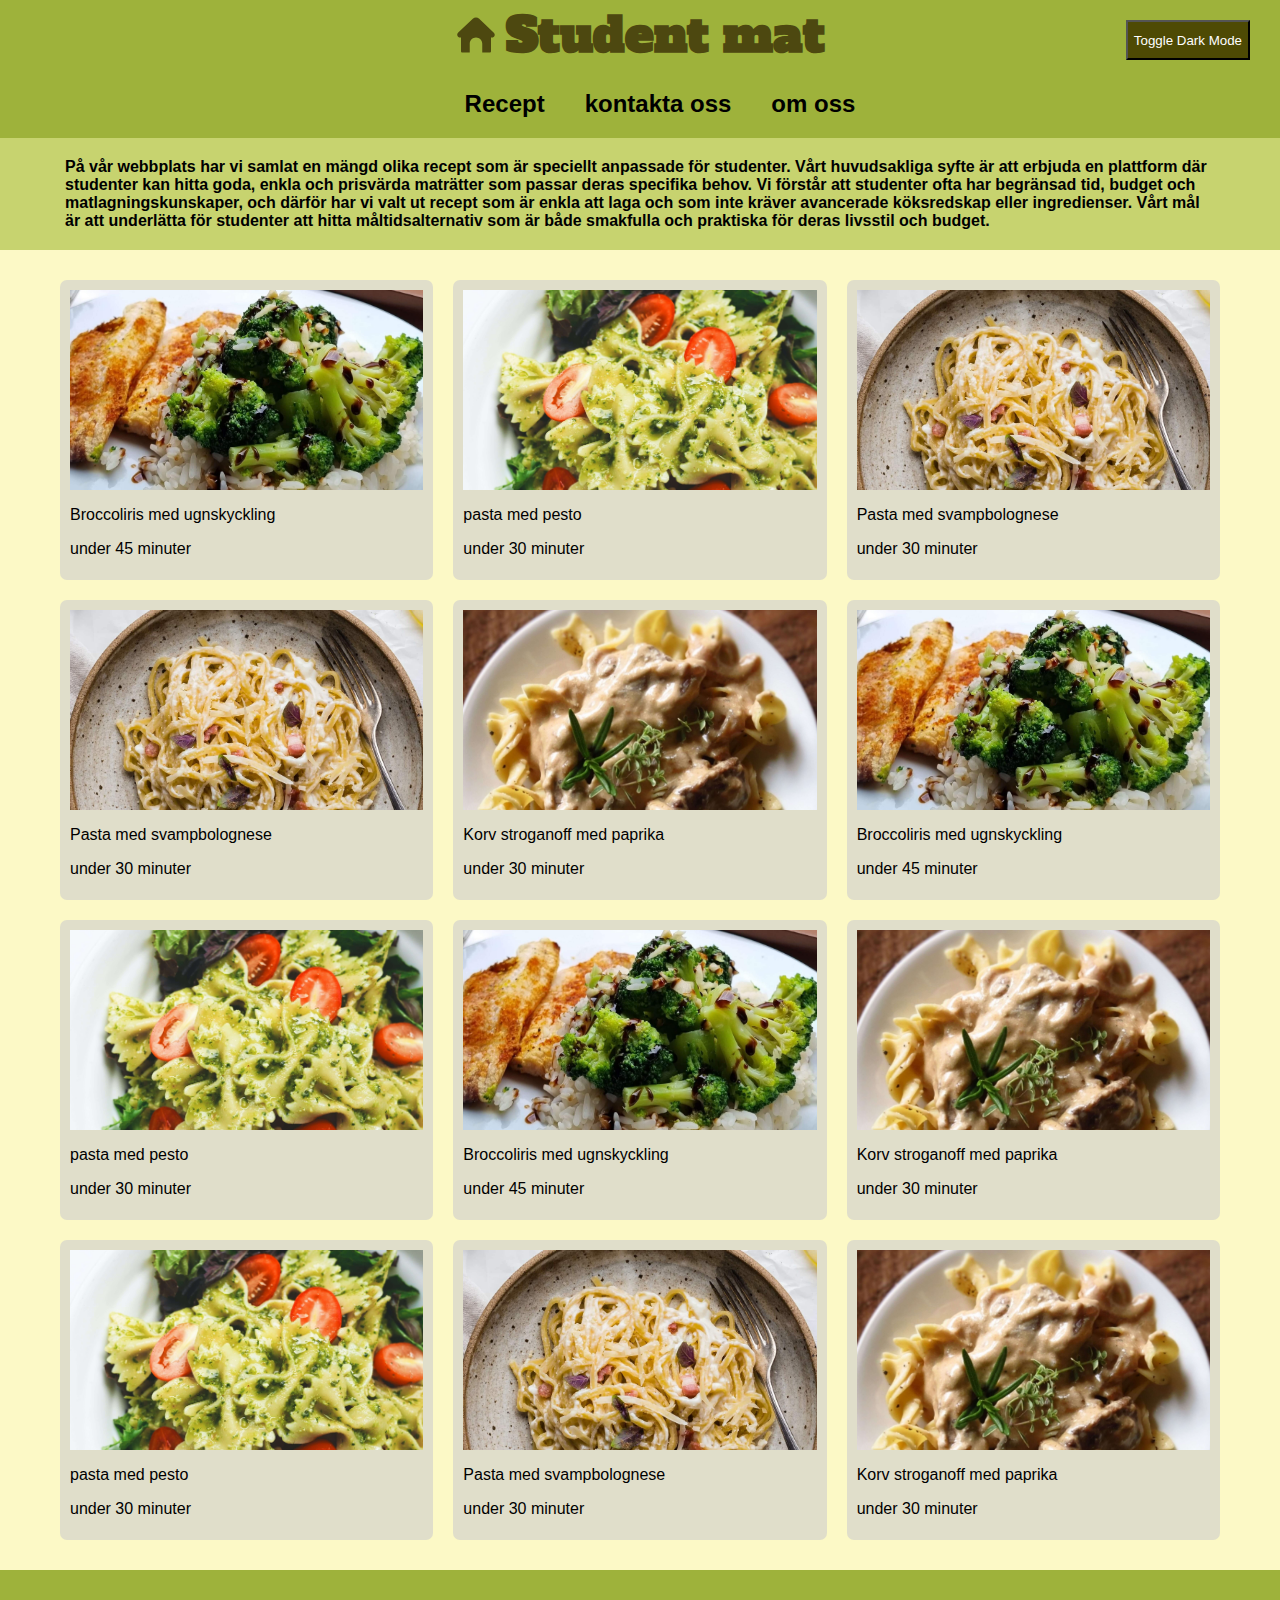
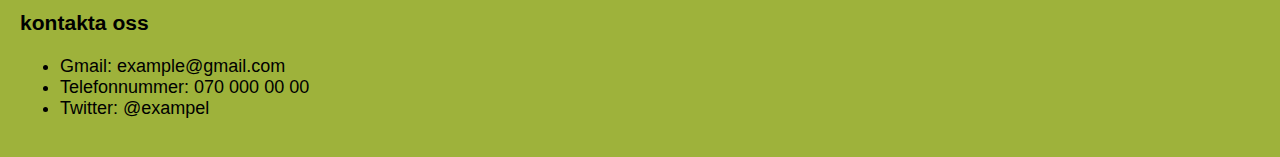
==== commit d0019bf5: "darkmode fix + accesability fix" ====
--- a/index.html
+++ b/index.html
@@ -5,6 +5,7 @@
     <meta charset="UTF-8">
     <meta http-equiv="X-UA-Compatible" content="IE=edge">
     <meta name="viewport" content="width=device-width, initial-scale=1.0">
+    <meta name="description" content="kokbok för studenter. bilig, god och nyttig mat">
     <title>kokbok för studenter</title>
     <link rel="stylesheet" href="style.css">
 </head>
@@ -13,7 +14,7 @@
 
     <nav class="DM nav">
         <div>
-            <a href="index.html" class="DM home"></a>
+            <a href="index.html" class="DM home"><span>Till startsidan</span></a>
             <a href="index.html" class="DM nav__namn">
                 <h1>Student mat</h1>
             </a>
@@ -31,10 +32,21 @@
             </li>
         </ul>
     </nav>
-
-    <button id="TopButton" class="DM topbutton" onclick="scrollToTop()">^</button>
+    
+    <button id="TopButton" class=" topbutton" onclick="scrollToTop()">^</button>
+    
 
 
+    <div id="omoss" class="DM omsidan">På vår webbplats har vi samlat en mängd olika recept som är speciellt anpassade
+        för
+        studenter. Vårt huvudsakliga syfte är att erbjuda en plattform där studenter kan hitta goda, enkla och prisvärda
+        maträtter som passar deras specifika behov. Vi förstår att studenter ofta har begränsad tid, budget och
+        matlagningskunskaper, och därför har vi valt ut recept som är enkla att laga och som inte kräver avancerade
+        köksredskap eller ingredienser. Vårt mål är att underlätta för studenter att hitta måltidsalternativ som är både
+        smakfulla och praktiska för deras livsstil och budget.</div>
+
+
+        
     <div id="recept" class="DM wrapper">
 
         <a href="recept1.html" class="DM recept wrapper__card">
@@ -124,13 +136,6 @@
 
 
 
-    <div id="omoss" class="DM omsidan">På vår webbplats har vi samlat en mängd olika recept som är speciellt anpassade
-        för
-        studenter. Vårt huvudsakliga syfte är att erbjuda en plattform där studenter kan hitta goda, enkla och prisvärda
-        maträtter som passar deras specifika behov. Vi förstår att studenter ofta har begränsad tid, budget och
-        matlagningskunskaper, och därför har vi valt ut recept som är enkla att laga och som inte kräver avancerade
-        köksredskap eller ingredienser. Vårt mål är att underlätta för studenter att hitta måltidsalternativ som är både
-        smakfulla och praktiska för deras livsstil och budget.</div>
 
     <footer class="DM footer">
         <h3 id="kontakta">kontakta oss</h3>
--- a/style.css
+++ b/style.css
@@ -121,7 +121,7 @@
 .ingredienser ul li,.instruktioner ol li {
     border: 2px solid #000;
     margin: 5px;
-    padding: 5px;
+    padding: 15px 5px; 
     font-size: x-large;
 }
 
@@ -249,9 +249,21 @@
 .omsidan.dark-mode {
     background-color: #6e7624;
 }
+.nav.dark-mode {
+    /* background-color: #302e1c; */
+    background-color: #4e4a04;
+}
+.wrapper.dark-mode div{
+    background-color: #4e4a04;
+}
 
 .wrapper.dark-mode {
-    background-color: #4e4a04;
+    background-color: #302e1c;
+}
+.footer.dark-mode{
+    /* background-color: #302e1c; */
+    background-color: #4e4a04;
+
 }
 
 .home.dark-mode {
@@ -259,7 +271,8 @@
 }
 
 .recept.dark-mode {
-    background-color: #302e1c;
+    /* background-color: #302e1c; */
+    background-color: #4e4a04;
 }
 
 
